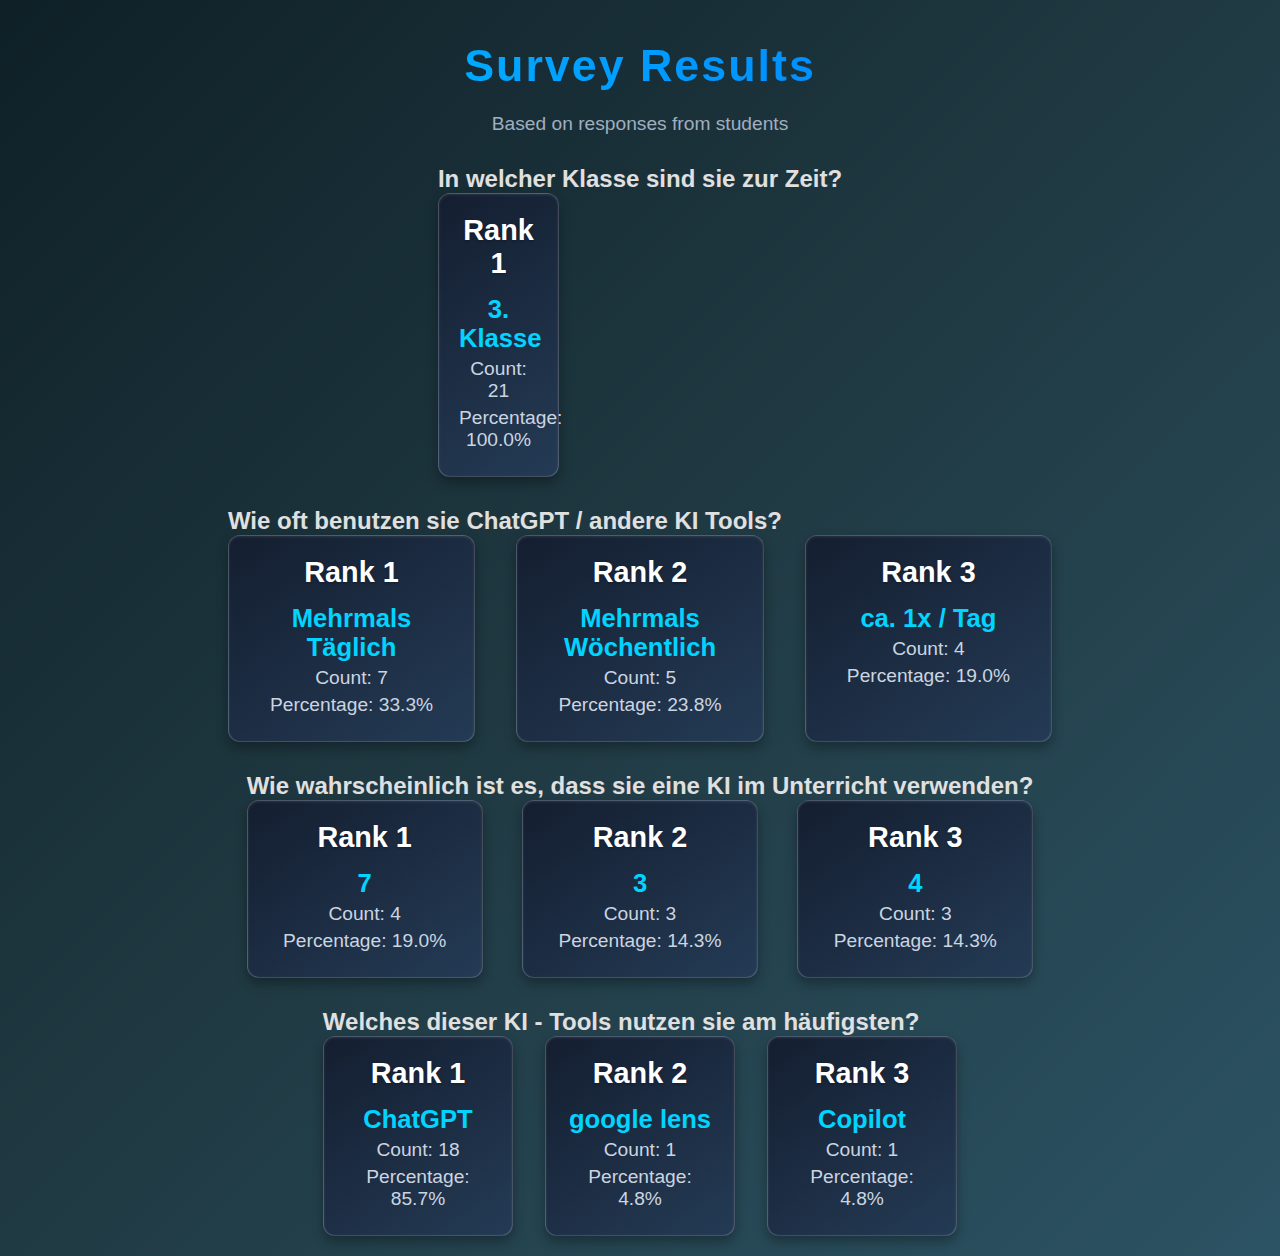
==== index.html @ 89fcdd93 "fix: from src to root" ====
<!DOCTYPE html>
<html lang="en">

<head>
    <meta charset="UTF-8">
    <meta name="viewport" content="width=device-width, initial-scale=1.0">
    <title>Survey Results</title>
    <link rel="stylesheet" href="style.css">
</head>

<body>
    <div class="container">
        <header>
            <h1>Survey Results</h1>
            <p class="subheading">Based on responses from students</p>
        </header>

        <section id="ranking" class="ranking-container">
            <!-- Rankings will be dynamically loaded here -->
        </section>
    </div>

    <script src="script.js"></script>
</body>

</html>
---- style.css ----
/* Reset some defaults */
* {
    margin: 0;
    padding: 0;
    box-sizing: border-box;
}

/* Body and page container */
body {
    font-family: 'Roboto', sans-serif;
    background: linear-gradient(135deg, #0f2027, #203a43, #2c5364);
    color: #e0e0e0;
    padding: 0;
    margin: 0;
}

.container {
    max-width: 1200px;
    width: 100%;
    margin: 0 auto;
    padding: 20px;
}

/* Header */
header {
    text-align: center;
    margin-bottom: 30px;
    padding-top: 20px;
}

header h1 {
    font-size: 2.8em;
    color: #ffffff;
    background: linear-gradient(90deg, #00c6ff, #0072ff);
    -webkit-background-clip: text;
    -webkit-text-fill-color: transparent;
    margin-bottom: 0.5em;
    letter-spacing: 2px;
}

header .subheading {
    font-size: 1.2em;
    color: #a0aec0;
}

/* Rankings section */
.ranking-container {
    display: flex;
    flex-direction: column;
    gap: 30px;
    align-items: center;
    width: 100%;
}

/* Individual ranking item (card-style) */
.rank-item {
    background: linear-gradient(145deg, #141e30, #243b55);
    padding: 20px;
    border-radius: 12px;
    box-shadow: 0 6px 12px rgba(0, 0, 0, 0.3),
                inset 0 1px 3px rgba(255, 255, 255, 0.1);
    transition: transform 0.3s ease, box-shadow 0.3s ease;
    width: 30%;
    text-align: center;
    border: 1px solid rgba(255, 255, 255, 0.2);
}

.rank-item:hover {
    transform: translateY(-5px);
    box-shadow: 0 8px 16px rgba(0, 0, 0, 0.4),
                inset 0 2px 6px rgba(255, 255, 255, 0.2);
}

/* Title and rank info */
.rank-item h3 {
    font-size: 1.8em;
    margin-bottom: 15px;
    color: #ffffff;
    text-shadow: 0 1px 3px rgba(0, 0, 0, 0.3);
}

.rank-item p {
    font-size: 1.2em;
    color: #cbd5e0;
    margin: 5px 0;
}

/* Styling for individual ranking categories */
.rank-item .rank-number {
    font-weight: bold;
    font-size: 1.6em;
    color: #00d4ff;
}

/* Responsive Design for Rank Items */
.rank-item-container {
    display: flex;
    justify-content: space-between;
    gap: 20px;
    width: 100%;
}

@media (max-width: 768px) {
    .rank-item {
        padding: 15px;
        width: 45%;
    }

    .rank-item-container {
        flex-direction: column;
        align-items: center;
    }
}

@media (max-width: 480px) {
    .ranking-container {
        display: block;
    }

    .rank-item-container {
        flex-direction: column;
        align-items: center;
    }

    .rank-item {
        width: 100%;
        margin-bottom: 15px;
    }
}
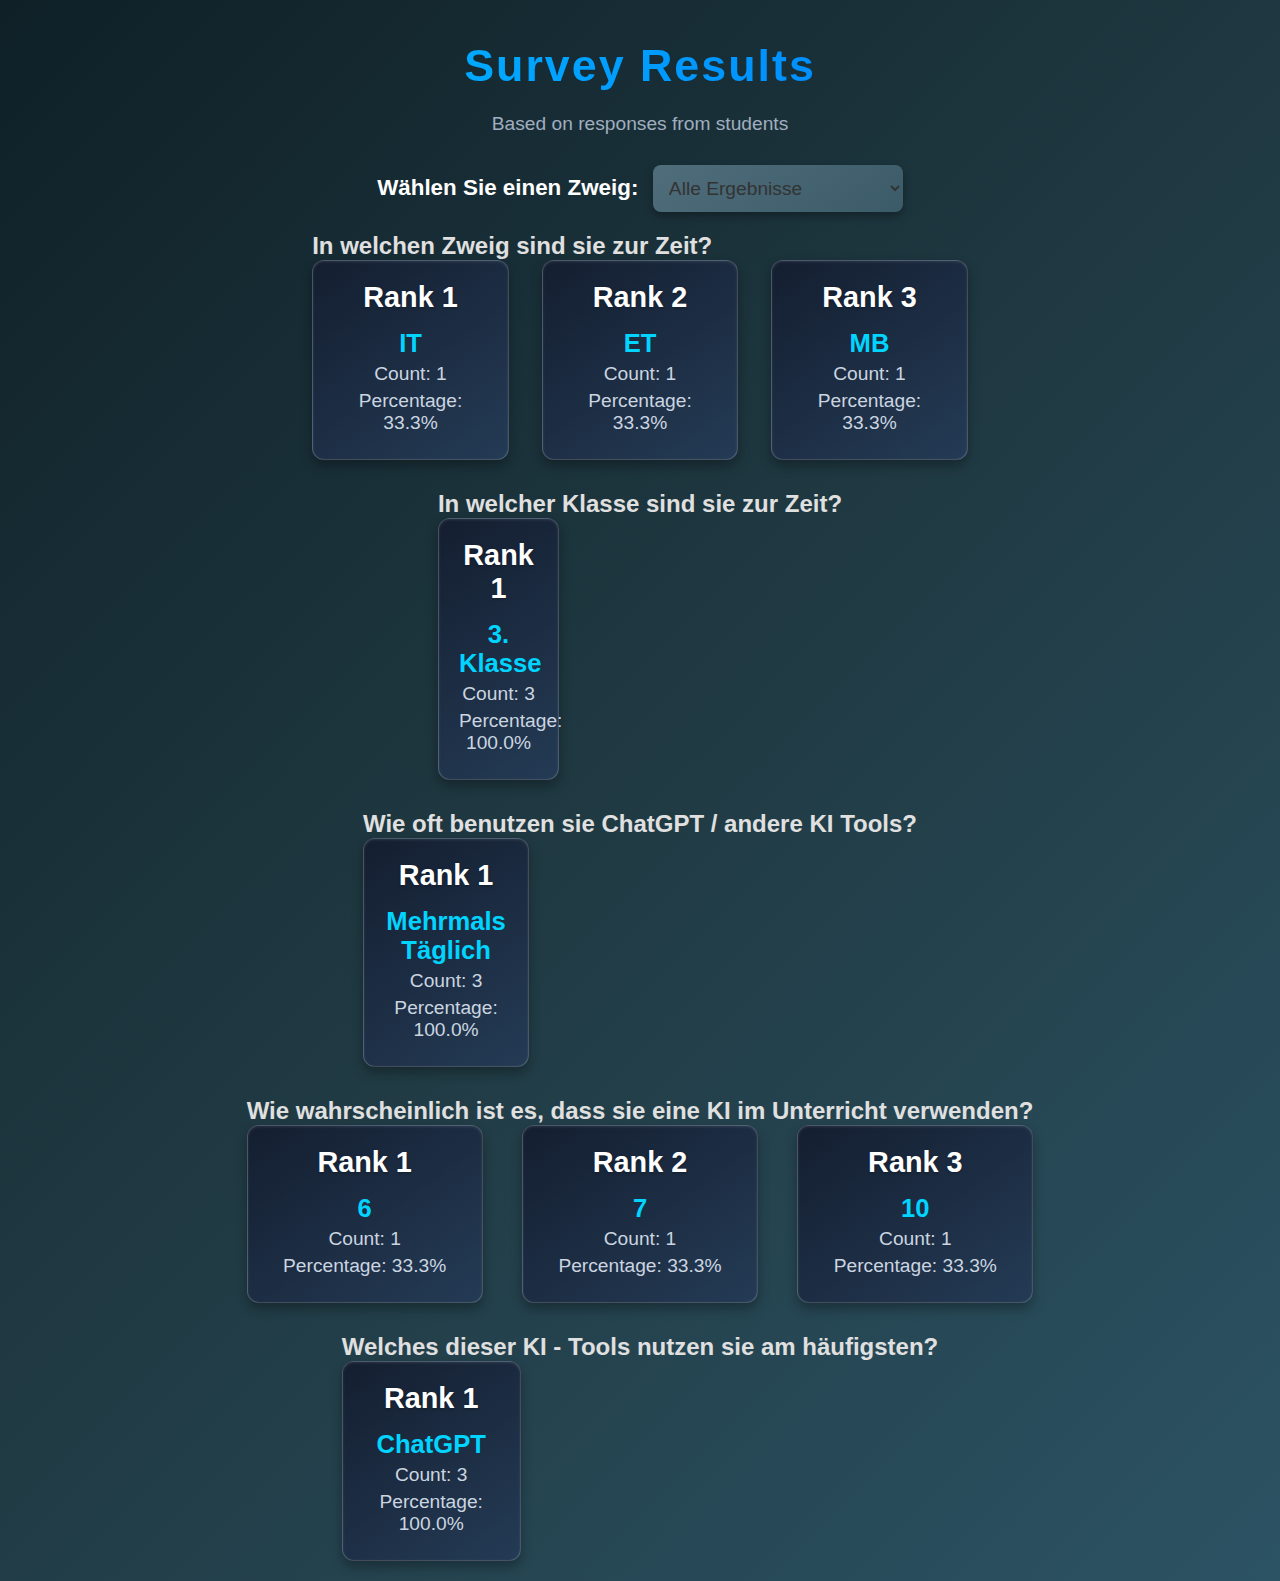
==== commit e1346af3: "feat: B-1.6" ====
--- a/index.html
+++ b/index.html
@@ -15,9 +15,19 @@
             <p class="subheading">Based on responses from students</p>
         </header>
 
-        <section id="ranking" class="ranking-container">
-            <!-- Rankings will be dynamically loaded here -->
-        </section>
+        <div class="filter-container">
+            <label for="branchSelect">Wählen Sie einen Zweig:</label>
+            <select id="branchSelect">
+                <option value="all">Alle Ergebnisse</option>
+                <option value="ET">ET</option>
+                <option value="IT">IT</option>
+                <option value="ME">ME</option>
+                <option value="MB">MB</option>
+                <option value="WI">WI</option>
+            </select>
+        </div>
+
+        <section id="ranking" class="ranking-container"></section>
     </div>
 
     <script src="script.js"></script>
--- a/style.css
+++ b/style.css
@@ -127,3 +127,48 @@
         margin-bottom: 15px;
     }
 }
+
+/* Filter container */
+.filter-container {
+    margin-bottom: 20px;
+    text-align: center;
+}
+
+.filter-container label {
+    font-size: 1.4em;
+    color: #ffffff;
+    margin-right: 10px;
+    font-weight: bold;
+}
+
+/* Styling for the select dropdown */
+.filter-container select {
+    padding: 12px;
+    font-size: 1.2em;
+    border: none;
+    border-radius: 8px;
+    background: linear-gradient(145deg, #4f6d7a, #3c5b69);
+    color: #e0e0e0;
+    box-shadow: 0 4px 8px rgba(0, 0, 0, 0.3);
+    transition: background-color 0.3s ease, transform 0.3s ease;
+    cursor: pointer;
+    width: 250px;
+}
+
+/* Darker font color for the select dropdown */
+.filter-container select {
+    color: #333333;
+}
+
+/* Hover effect for the select dropdown */
+.filter-container select:hover {
+    background: linear-gradient(145deg, #3c5b69, #4f6d7a);
+    transform: scale(1.05);
+}
+
+/* Focus effect for the select dropdown */
+.filter-container select:focus {
+    outline: none;
+    background: linear-gradient(145deg, #4f6d7a, #3c5b69);
+    box-shadow: 0 0 8px rgba(0, 206, 255, 0.6);
+}
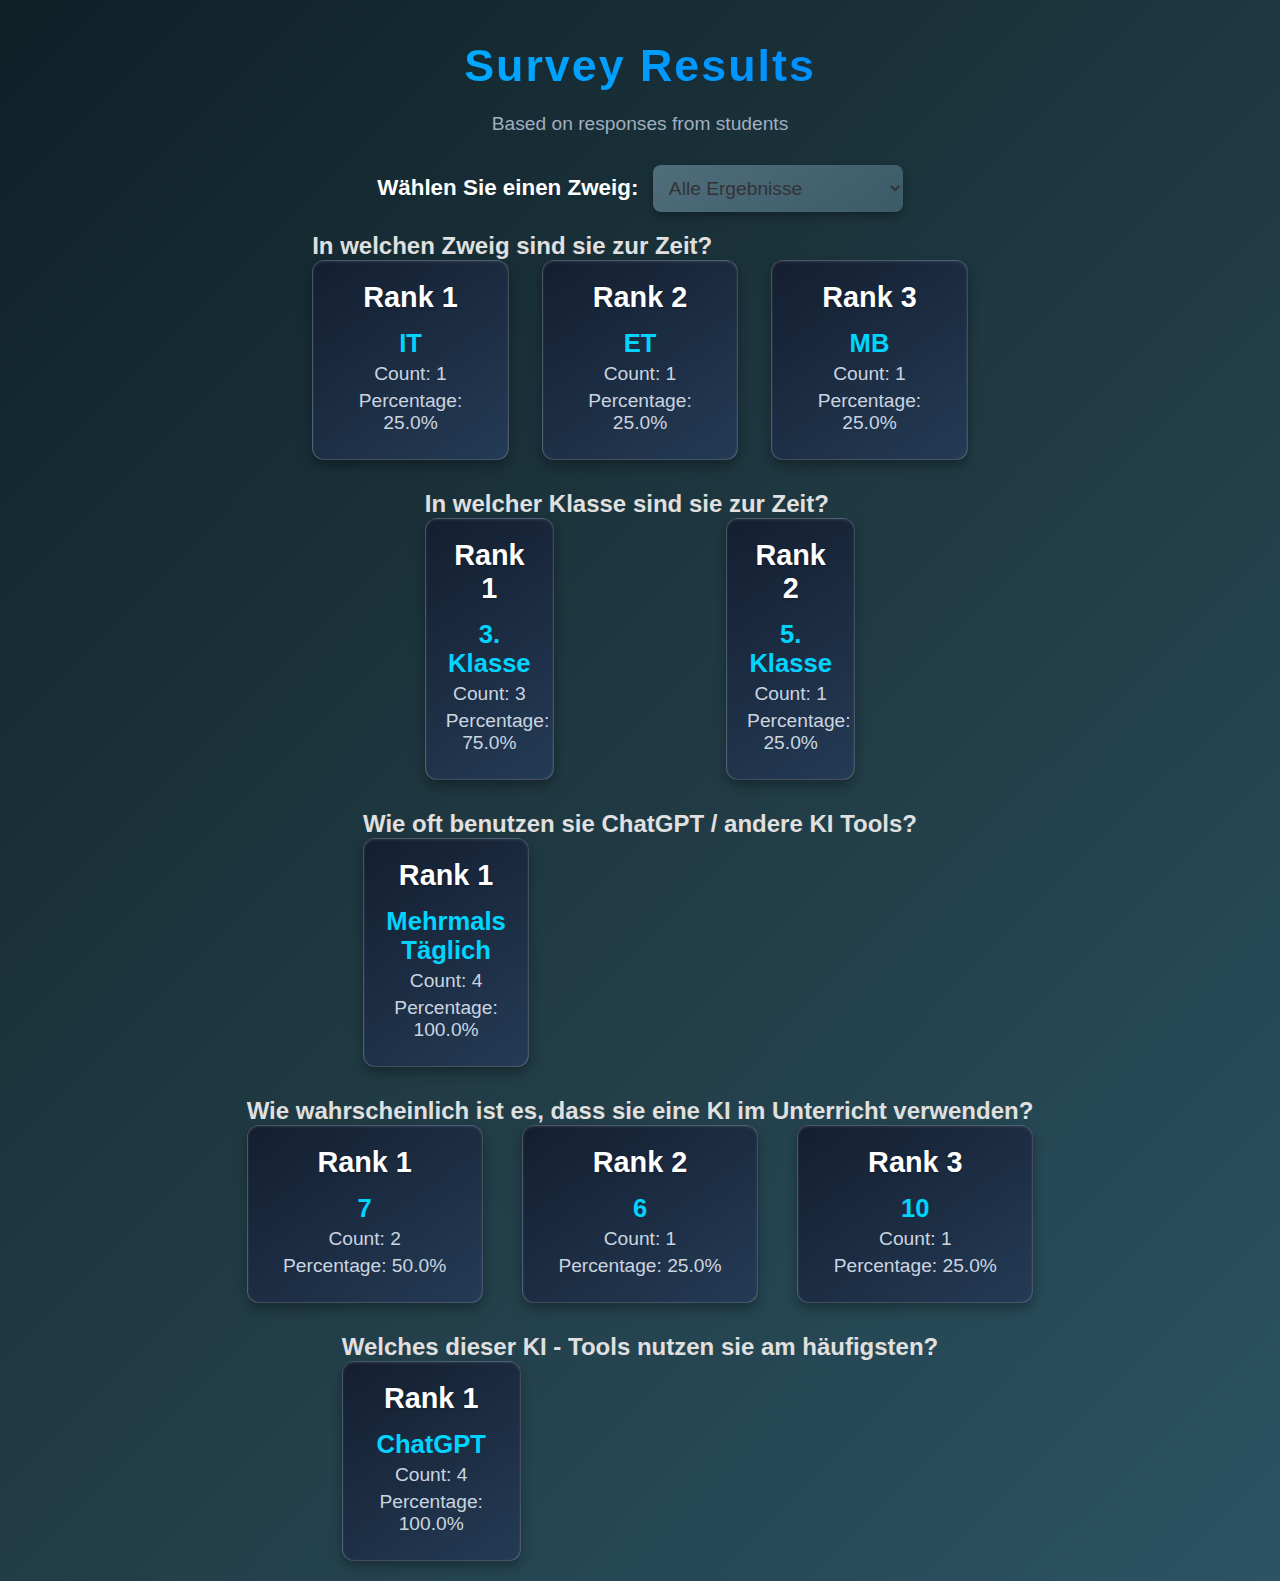
==== commit 1f6c92e9: "doc: professor option" ====
--- a/index.html
+++ b/index.html
@@ -24,6 +24,7 @@
                 <option value="ME">ME</option>
                 <option value="MB">MB</option>
                 <option value="WI">WI</option>
+                <option value="Prof.">Prof.</option>
             </select>
         </div>
 
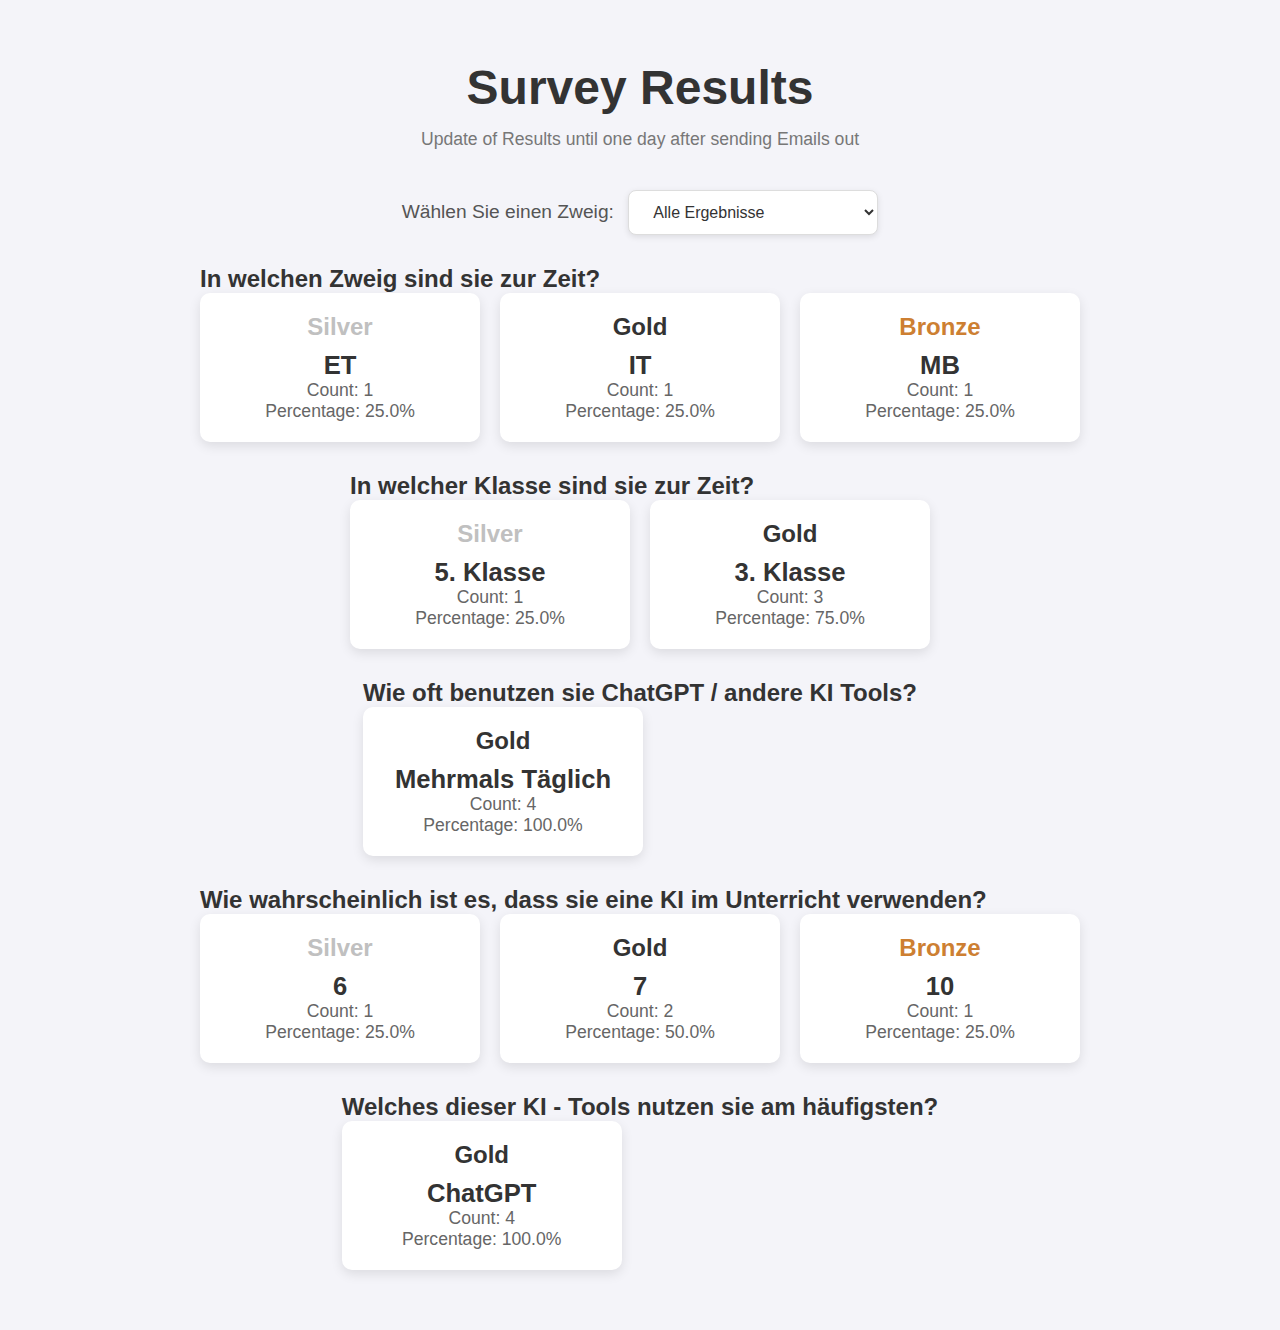
==== commit bdb36fa3: "fix: replaced useless Subheading" ====
--- a/index.html
+++ b/index.html
@@ -12,7 +12,7 @@
     <div class="container">
         <header>
             <h1>Survey Results</h1>
-            <p class="subheading">Based on responses from students</p>
+            <p class="subheading">Update of Results until one day after sending Emails out</p>
         </header>
 
         <div class="filter-container">
--- a/style.css
+++ b/style.css
@@ -8,39 +8,71 @@
 /* Body and page container */
 body {
     font-family: 'Roboto', sans-serif;
-    background: linear-gradient(135deg, #0f2027, #203a43, #2c5364);
-    color: #e0e0e0;
+    background-color: #f4f4f9;
+    color: #333;
     padding: 0;
     margin: 0;
 }
 
+/* Container */
 .container {
     max-width: 1200px;
     width: 100%;
-    margin: 0 auto;
+    margin: 40px auto;
     padding: 20px;
 }
 
 /* Header */
 header {
     text-align: center;
-    margin-bottom: 30px;
-    padding-top: 20px;
+    margin-bottom: 40px;
 }
 
 header h1 {
-    font-size: 2.8em;
-    color: #ffffff;
-    background: linear-gradient(90deg, #00c6ff, #0072ff);
-    -webkit-background-clip: text;
-    -webkit-text-fill-color: transparent;
-    margin-bottom: 0.5em;
-    letter-spacing: 2px;
+    font-size: 3em;
+    font-weight: 600;
+    color: #333;
+    margin-bottom: 0.3em;
 }
 
 header .subheading {
+    font-size: 1.1em;
+    color: #777;
+}
+
+/* Filter section */
+.filter-container {
+    margin-bottom: 30px;
+    text-align: center;
+}
+
+.filter-container label {
     font-size: 1.2em;
-    color: #a0aec0;
+    color: #555;
+    font-weight: 500;
+    margin-right: 10px;
+}
+
+.filter-container select {
+    padding: 12px 20px;
+    font-size: 1em;
+    border: 1px solid #ddd;
+    border-radius: 8px;
+    background-color: #fff;
+    color: #333;
+    width: 250px;
+    box-shadow: 0 2px 6px rgba(0, 0, 0, 0.1);
+    transition: all 0.3s ease;
+}
+
+.filter-container select:hover {
+    border-color: #007BFF;
+    background-color: #f0f0f0;
+}
+
+.filter-container select:focus {
+    outline: none;
+    border-color: #007BFF;
 }
 
 /* Rankings section */
@@ -49,50 +81,42 @@
     flex-direction: column;
     gap: 30px;
     align-items: center;
-    width: 100%;
 }
 
-/* Individual ranking item (card-style) */
+/* Individual ranking item (cards) */
 .rank-item {
-    background: linear-gradient(145deg, #141e30, #243b55);
+    background-color: #fff;
     padding: 20px;
-    border-radius: 12px;
-    box-shadow: 0 6px 12px rgba(0, 0, 0, 0.3),
-                inset 0 1px 3px rgba(255, 255, 255, 0.1);
+    border-radius: 10px;
+    box-shadow: 0 4px 12px rgba(0, 0, 0, 0.1);
+    text-align: center;
+    width: 280px;
     transition: transform 0.3s ease, box-shadow 0.3s ease;
-    width: 30%;
-    text-align: center;
-    border: 1px solid rgba(255, 255, 255, 0.2);
 }
 
 .rank-item:hover {
     transform: translateY(-5px);
-    box-shadow: 0 8px 16px rgba(0, 0, 0, 0.4),
-                inset 0 2px 6px rgba(255, 255, 255, 0.2);
+    box-shadow: 0 6px 18px rgba(0, 0, 0, 0.15);
 }
 
-/* Title and rank info */
 .rank-item h3 {
-    font-size: 1.8em;
-    margin-bottom: 15px;
-    color: #ffffff;
-    text-shadow: 0 1px 3px rgba(0, 0, 0, 0.3);
+    font-size: 1.5em;
+    color: #333;
+    margin-bottom: 10px;
 }
 
 .rank-item p {
-    font-size: 1.2em;
-    color: #cbd5e0;
-    margin: 5px 0;
+    font-size: 1.1em;
+    color: #666;
 }
 
-/* Styling for individual ranking categories */
 .rank-item .rank-number {
-    font-weight: bold;
-    font-size: 1.6em;
-    color: #00d4ff;
+    font-weight: 600;
+    font-size: 1.3em;
+    color: #007BFF;
 }
 
-/* Responsive Design for Rank Items */
+/* Layout for rank items */
 .rank-item-container {
     display: flex;
     justify-content: space-between;
@@ -100,23 +124,20 @@
     width: 100%;
 }
 
-@media (max-width: 768px) {
-    .rank-item {
-        padding: 15px;
-        width: 45%;
-    }
-
-    .rank-item-container {
-        flex-direction: column;
-        align-items: center;
-    }
+.left-rank {
+    order: 1; /* Silver (2nd place) will be on the left */
 }
 
-@media (max-width: 480px) {
-    .ranking-container {
-        display: block;
-    }
+.center-rank {
+    order: 2; /* Gold (1st place) will be second (center) */
+}
 
+.right-rank {
+    order: 3; /* Bronze (3rd place) will be on the right */
+}
+
+/* Responsive Design */
+@media (max-width: 768px) {
     .rank-item-container {
         flex-direction: column;
         align-items: center;
@@ -124,51 +145,35 @@
 
     .rank-item {
         width: 100%;
-        margin-bottom: 15px;
     }
 }
 
-/* Filter container */
-.filter-container {
-    margin-bottom: 20px;
-    text-align: center;
+@media (max-width: 480px) {
+    .filter-container {
+        margin-bottom: 15px;
+    }
+
+    .rank-item {
+        width: 100%;
+        margin-bottom: 20px;
+    }
 }
 
-.filter-container label {
-    font-size: 1.4em;
-    color: #ffffff;
-    margin-right: 10px;
+/* Medal Styles */
+.rank-item .rank-number {
+    font-size: 1.6em;
     font-weight: bold;
+    color: #333;
 }
 
-/* Styling for the select dropdown */
-.filter-container select {
-    padding: 12px;
-    font-size: 1.2em;
-    border: none;
-    border-radius: 8px;
-    background: linear-gradient(145deg, #4f6d7a, #3c5b69);
-    color: #e0e0e0;
-    box-shadow: 0 4px 8px rgba(0, 0, 0, 0.3);
-    transition: background-color 0.3s ease, transform 0.3s ease;
-    cursor: pointer;
-    width: 250px;
+.rank-item .gold {
+    color: #FFD700;
 }
 
-/* Darker font color for the select dropdown */
-.filter-container select {
-    color: #333333;
+.rank-item .silver {
+    color: #C0C0C0;
 }
 
-/* Hover effect for the select dropdown */
-.filter-container select:hover {
-    background: linear-gradient(145deg, #3c5b69, #4f6d7a);
-    transform: scale(1.05);
+.rank-item .bronze {
+    color: #cd7f32;
 }
-
-/* Focus effect for the select dropdown */
-.filter-container select:focus {
-    outline: none;
-    background: linear-gradient(145deg, #4f6d7a, #3c5b69);
-    box-shadow: 0 0 8px rgba(0, 206, 255, 0.6);
-}
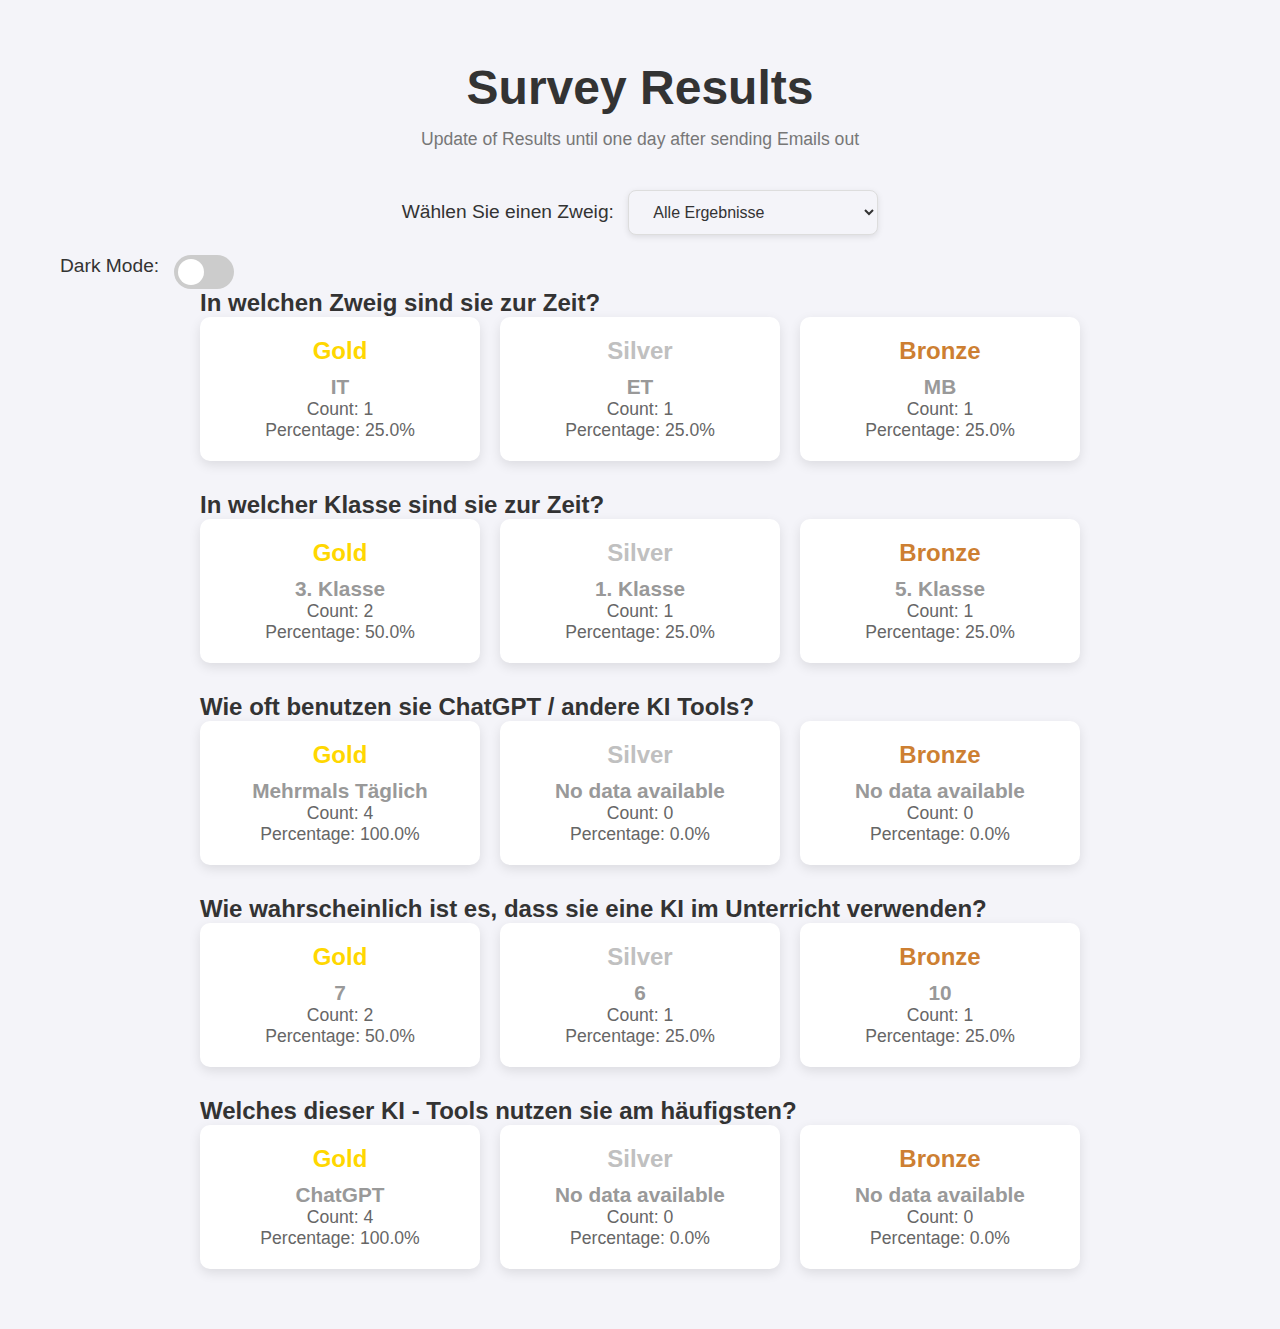
==== commit a5b841c4: "feat: dark mode, placeholders" ====
--- a/index.html
+++ b/index.html
@@ -28,6 +28,14 @@
             </select>
         </div>
 
+        <div class="theme-switcher">
+            <label for="themeToggle">Dark Mode:</label>
+            <label class="switch">
+                <input type="checkbox" id="themeToggle">
+                <span class="slider round"></span>
+            </label>
+        </div>
+
         <section id="ranking" class="ranking-container"></section>
     </div>
 
--- a/style.css
+++ b/style.css
@@ -1,3 +1,30 @@
+/* Base Styles with CSS Variables */
+:root {
+    --background-color: #f4f4f9;
+    --text-color: #333;
+    --subtext-color: #777;
+    --highlight-color: #999;
+    --gold-color: #FFD700;
+    --silver-color: #C0C0C0;
+    --bronze-color: #cd7f32;
+    --card-background: #fff;
+    --card-text-color: #333;
+    --card-subtext-color: #666;
+}
+
+[data-theme="dark"] {
+    --background-color: #1e1e2e;
+    --text-color: #f4f4f9;
+    --subtext-color: #bbb;
+    --highlight-color: #ccc;
+    --gold-color: #ffcc00;
+    --silver-color: #d9d9d9;
+    --bronze-color: #b87333;
+    --card-background: #2b2b2b;
+    --card-text-color: #f4f4f9;
+    --card-subtext-color: #aaa;
+}
+
 /* Reset some defaults */
 * {
     margin: 0;
@@ -8,8 +35,8 @@
 /* Body and page container */
 body {
     font-family: 'Roboto', sans-serif;
-    background-color: #f4f4f9;
-    color: #333;
+    background-color: var(--background-color);
+    color: var(--text-color);
     padding: 0;
     margin: 0;
 }
@@ -31,24 +58,25 @@
 header h1 {
     font-size: 3em;
     font-weight: 600;
-    color: #333;
+    color: var(--text-color);
     margin-bottom: 0.3em;
 }
 
 header .subheading {
     font-size: 1.1em;
-    color: #777;
+    color: var(--subtext-color);
 }
 
 /* Filter section */
 .filter-container {
-    margin-bottom: 30px;
+    margin-bottom: 20px;
     text-align: center;
 }
 
-.filter-container label {
+.filter-container label,
+.theme-switcher label {
     font-size: 1.2em;
-    color: #555;
+    color: var(--text-color);
     font-weight: 500;
     margin-right: 10px;
 }
@@ -58,21 +86,67 @@
     font-size: 1em;
     border: 1px solid #ddd;
     border-radius: 8px;
-    background-color: #fff;
-    color: #333;
+    background-color: var(--background-color);
+    color: var(--text-color);
     width: 250px;
     box-shadow: 0 2px 6px rgba(0, 0, 0, 0.1);
     transition: all 0.3s ease;
 }
 
 .filter-container select:hover {
-    border-color: #007BFF;
+    border-color: var(--highlight-color);
     background-color: #f0f0f0;
 }
 
 .filter-container select:focus {
     outline: none;
-    border-color: #007BFF;
+    border-color: var(--highlight-color);
+}
+
+/* Toggle switch styles */
+.switch {
+    position: relative;
+    display: inline-block;
+    width: 60px;
+    height: 34px;
+}
+
+.switch input {
+    opacity: 0;
+    width: 0;
+    height: 0;
+}
+
+.slider {
+    position: absolute;
+    cursor: pointer;
+    top: 0;
+    left: 0;
+    right: 0;
+    bottom: 0;
+    background-color: #ccc;
+    transition: 0.4s;
+    border-radius: 34px;
+}
+
+.slider:before {
+    position: absolute;
+    content: "";
+    height: 26px;
+    width: 26px;
+    border-radius: 50%;
+    left: 4px;
+    bottom: 4px;
+    background-color: white;
+    transition: 0.4s;
+}
+
+input:checked + .slider {
+    background-color: #4c5baf;
+}
+
+input:checked + .slider:before {
+    transform: translateX(26px);
 }
 
 /* Rankings section */
@@ -85,13 +159,14 @@
 
 /* Individual ranking item (cards) */
 .rank-item {
-    background-color: #fff;
+    background-color: var(--card-background);
     padding: 20px;
     border-radius: 10px;
     box-shadow: 0 4px 12px rgba(0, 0, 0, 0.1);
     text-align: center;
     width: 280px;
     transition: transform 0.3s ease, box-shadow 0.3s ease;
+    color: var(--card-text-color);
 }
 
 .rank-item:hover {
@@ -101,19 +176,31 @@
 
 .rank-item h3 {
     font-size: 1.5em;
-    color: #333;
+    color: var(--card-text-color);
     margin-bottom: 10px;
 }
 
 .rank-item p {
     font-size: 1.1em;
-    color: #666;
+    color: var(--card-subtext-color);
 }
 
 .rank-item .rank-number {
     font-weight: 600;
     font-size: 1.3em;
-    color: #007BFF;
+    color: var(--highlight-color);
+}
+
+.rank-item .gold {
+    color: var(--gold-color);
+}
+
+.rank-item .silver {
+    color: var(--silver-color);
+}
+
+.rank-item .bronze {
+    color: var(--bronze-color);
 }
 
 /* Layout for rank items */
@@ -125,15 +212,15 @@
 }
 
 .left-rank {
-    order: 1; /* Silver (2nd place) will be on the left */
+    order: 1;
 }
 
 .center-rank {
-    order: 2; /* Gold (1st place) will be second (center) */
+    order: 2;
 }
 
 .right-rank {
-    order: 3; /* Bronze (3rd place) will be on the right */
+    order: 3;
 }
 
 /* Responsive Design */
@@ -158,22 +245,3 @@
         margin-bottom: 20px;
     }
 }
-
-/* Medal Styles */
-.rank-item .rank-number {
-    font-size: 1.6em;
-    font-weight: bold;
-    color: #333;
-}
-
-.rank-item .gold {
-    color: #FFD700;
-}
-
-.rank-item .silver {
-    color: #C0C0C0;
-}
-
-.rank-item .bronze {
-    color: #cd7f32;
-}
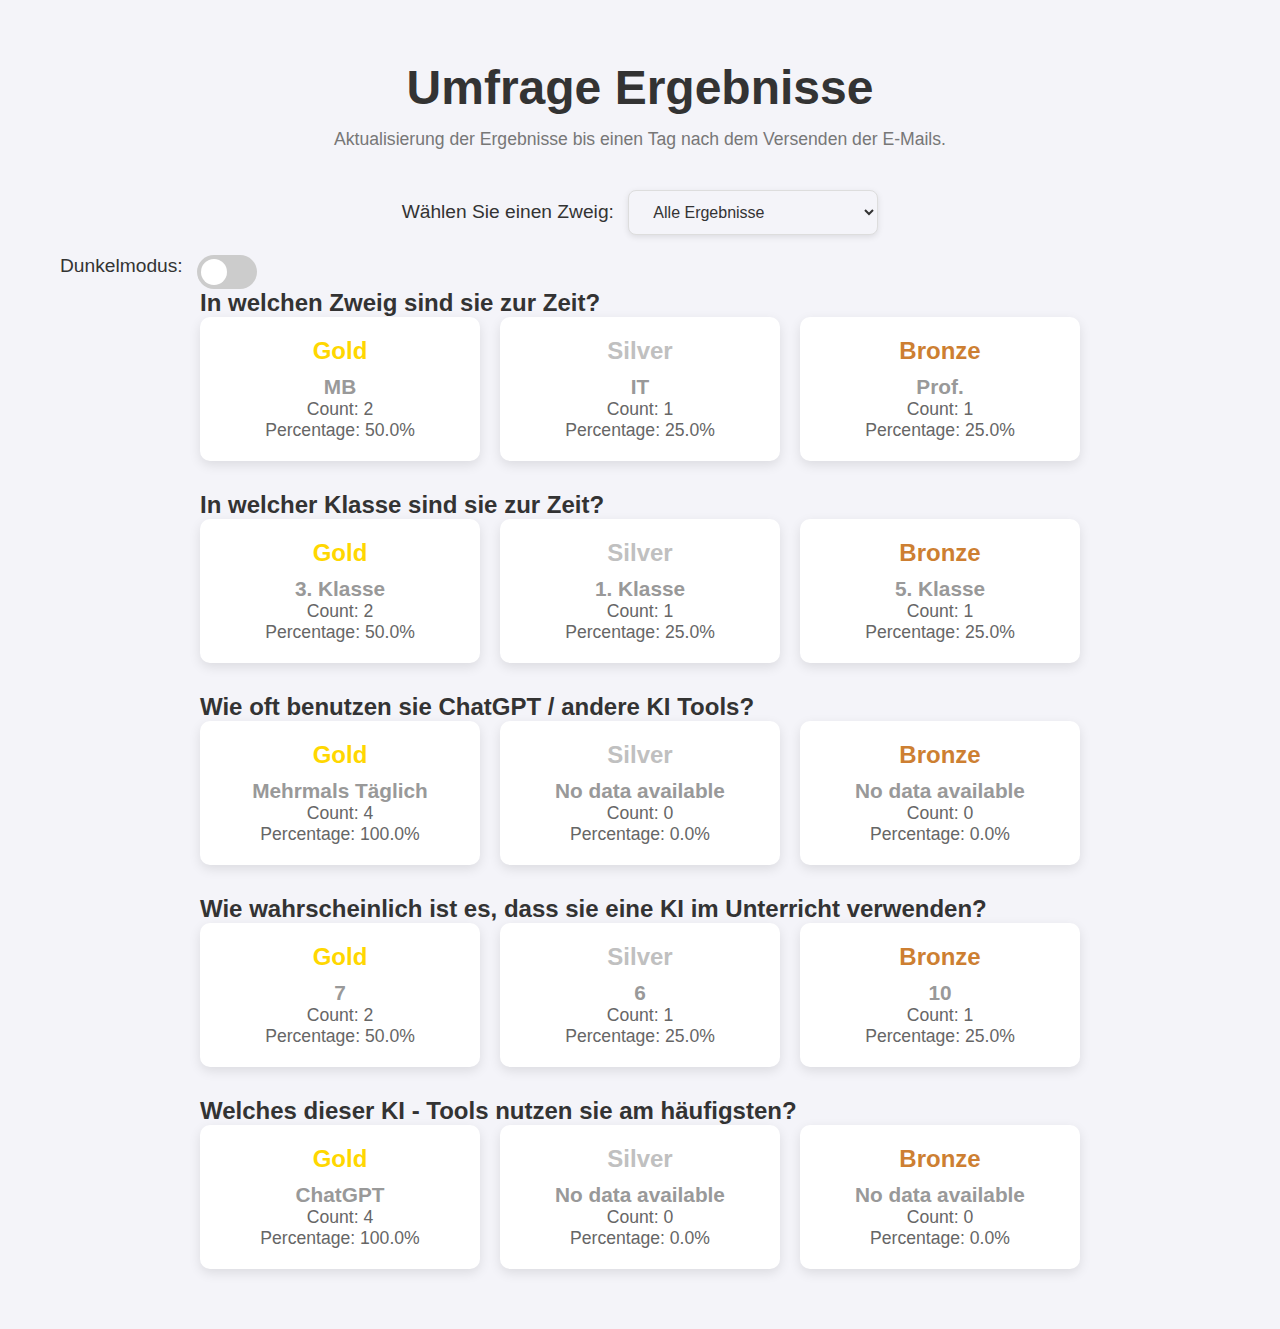
==== commit 726a7d93: "feat: graphic improvements" ====
--- a/index.html
+++ b/index.html
@@ -1,18 +1,18 @@
 <!DOCTYPE html>
-<html lang="en">
+<html lang="de">
 
 <head>
     <meta charset="UTF-8">
     <meta name="viewport" content="width=device-width, initial-scale=1.0">
-    <title>Survey Results</title>
+    <title>Umfrage Ergebnisse</title>
     <link rel="stylesheet" href="style.css">
 </head>
 
 <body>
     <div class="container">
         <header>
-            <h1>Survey Results</h1>
-            <p class="subheading">Update of Results until one day after sending Emails out</p>
+            <h1>Umfrage Ergebnisse</h1>
+            <p class="subheading">Aktualisierung der Ergebnisse bis einen Tag nach dem Versenden der E-Mails.</p>
         </header>
 
         <div class="filter-container">
@@ -29,14 +29,24 @@
         </div>
 
         <div class="theme-switcher">
-            <label for="themeToggle">Dark Mode:</label>
+            <label for="themeToggle">Dunkelmodus:</label>
             <label class="switch">
                 <input type="checkbox" id="themeToggle">
                 <span class="slider round"></span>
             </label>
         </div>
 
-        <section id="ranking" class="ranking-container"></section>
+        <section id="ranking" class="ranking-container">
+            <!-- Link zu den separaten Seiten für die grafische Darstellung -->
+            <div class="category">
+                <h2>Wie wahrscheinlich ist es, dass sie eine KI im Unterricht verwenden?</h2>
+                <p><a href="question-4.html" class="question-link">Grafische Darstellung ansehen</a></p>
+            </div>
+            <div class="category">
+                <h2>Welches dieser KI-Tools nutzen sie am häufigsten?</h2>
+                <p><a href="question-5.html" class="question-link">Grafische Darstellung ansehen</a></p>
+            </div>
+        </section>
     </div>
 
     <script src="script.js"></script>
--- a/style.css
+++ b/style.css
@@ -211,18 +211,6 @@
     width: 100%;
 }
 
-.left-rank {
-    order: 1;
-}
-
-.center-rank {
-    order: 2;
-}
-
-.right-rank {
-    order: 3;
-}
-
 /* Responsive Design */
 @media (max-width: 768px) {
     .rank-item-container {
